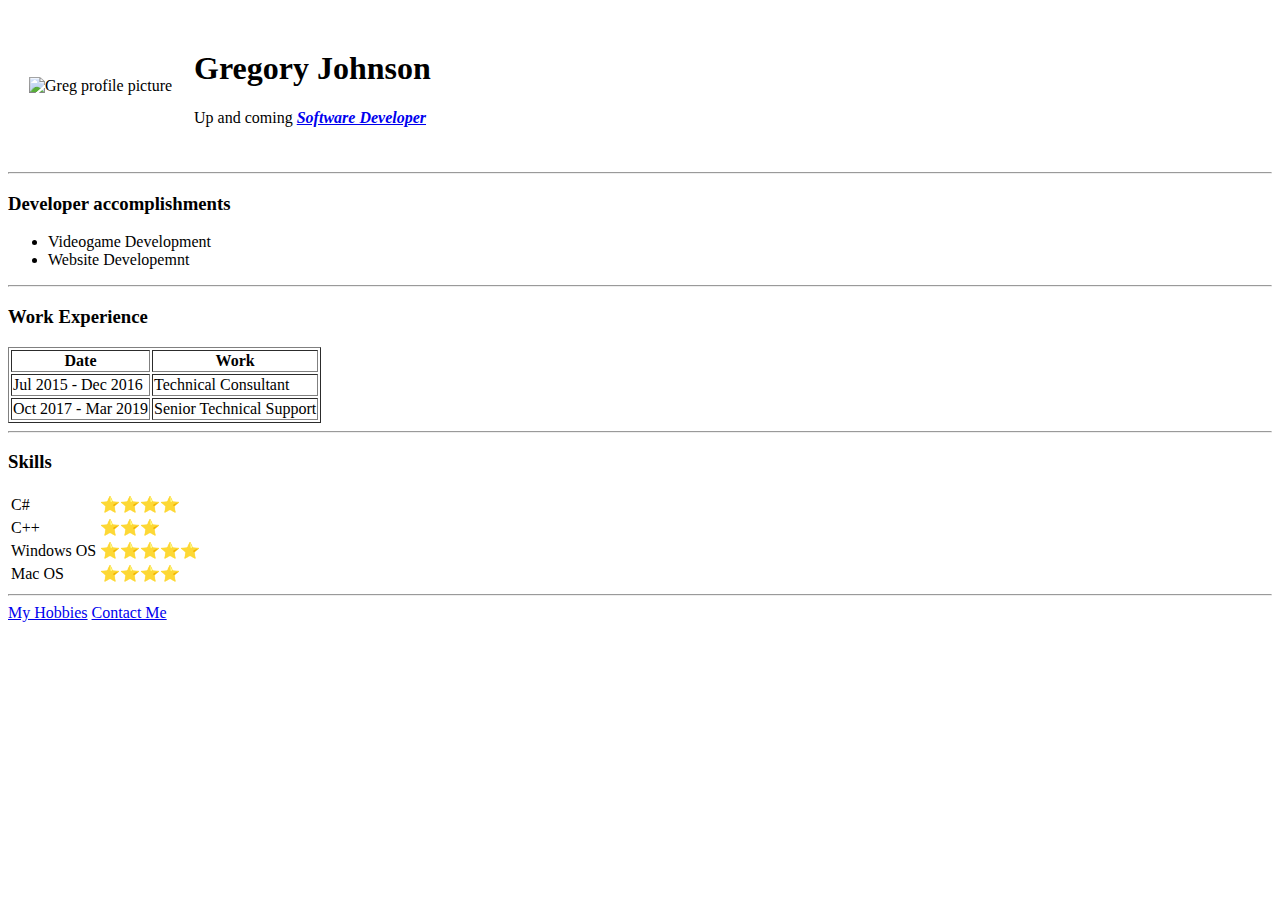
==== index.html @ 179f3272 "Add files via upload" ====
<!DOCTYPE html>
<html lang="en" dir="ltr">
  <head>
    <meta charset="utf-8">
    <title>Greg's Personal Site</title>
  </head>
  <body>
    <table cellspacing = "20">
      <td><img src="pics/circle-cropped.png" alt="Greg profile picture" height="200" width="200"></td>
      <td>
        <h1>Gregory Johnson</h1>
        <p>Up and coming <em><strong><a href="https://gregulargames.itch.io/">Software Developer</a></strong></em></p>
      </td>
    </table>

    <hr>

    <h3>Developer accomplishments</h3>
    <ul>
      <li>Videogame Development</li>
      <li>Website Developemnt</li>
    </ul>

    <hr>

    <h3>Work Experience</h3>
    <table border="1">
      <th>Date</th>
      <th>Work</th>
      <tr>
        <td>Jul 2015 - Dec 2016</td>
        <td>Technical Consultant</td>
      </tr>
      <tr>
        <td>Oct 2017 - Mar 2019</td>
        <td>Senior Technical Support</td>
      </tr>
    </table>

    <hr>

    <h3>Skills</h3>
    <table>
      <tr>
        <td>C#</td> <td>⭐⭐⭐⭐</td>
      </tr>
      <tr>
        <td>C++</td> <td>⭐⭐⭐</td>
      </tr>
      <tr>
        <td>Windows OS</td> <td>⭐⭐⭐⭐⭐</td>
      </tr>
      <tr>
        <td>Mac OS</td> <td>⭐⭐⭐⭐</td>
      </tr>
    </table>

    <hr>

    <a href="hobbies.html">My Hobbies</a>
    <a href="contact-me.html">Contact Me</a>
  </body>
</html>
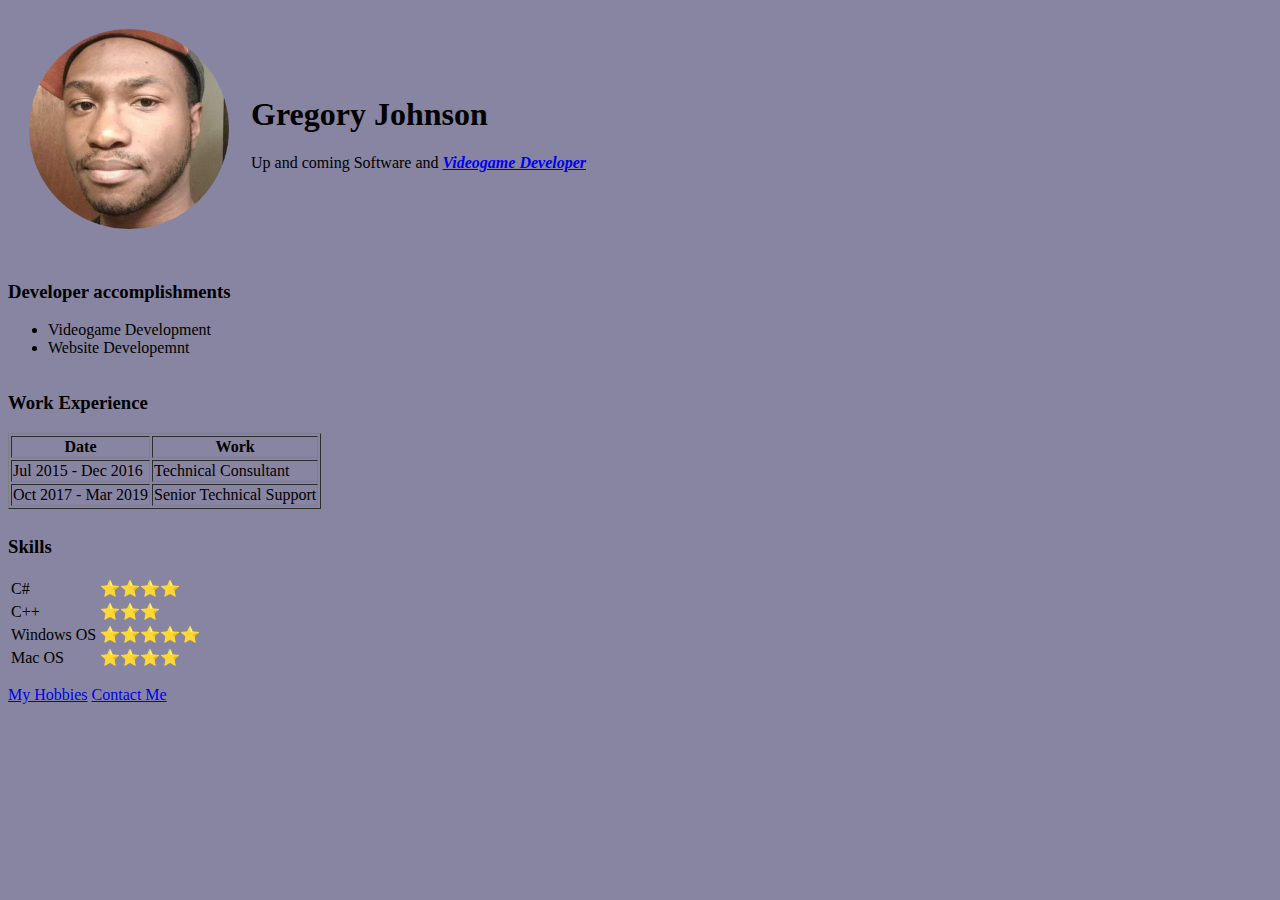
==== commit 5320f394: "updates look of cv website" ====
--- a/index.html
+++ b/index.html
@@ -3,13 +3,22 @@
   <head>
     <meta charset="utf-8">
     <title>Greg's Personal Site</title>
+    <style media="screen">
+      body {
+        background-color: #8785a2;
+      }
+      hr  {
+        border-style: none;
+      }
+    </style>
   </head>
+
   <body>
     <table cellspacing = "20">
       <td><img src="pics/circle-cropped.png" alt="Greg profile picture" height="200" width="200"></td>
       <td>
         <h1>Gregory Johnson</h1>
-        <p>Up and coming <em><strong><a href="https://gregulargames.itch.io/">Software Developer</a></strong></em></p>
+        <p>Up and coming Software and <em><strong><a href="https://gregulargames.itch.io/">Videogame Developer</a></strong></em></p>
       </td>
     </table>
 
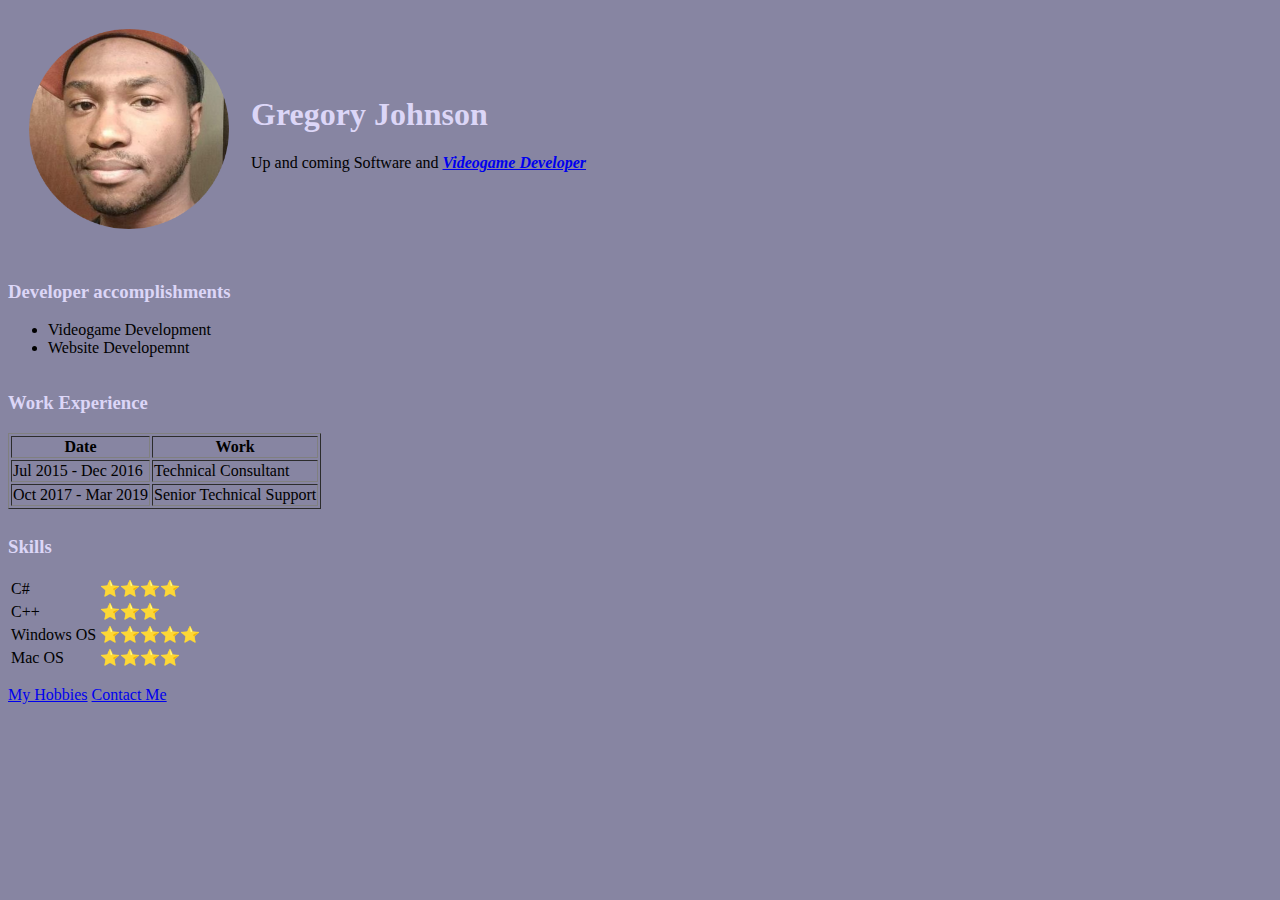
==== commit a640f75d: "adds css style sheet to web page" ====
--- a/index.html
+++ b/index.html
@@ -3,14 +3,8 @@
   <head>
     <meta charset="utf-8">
     <title>Greg's Personal Site</title>
-    <style media="screen">
-      body {
-        background-color: #8785a2;
-      }
-      hr  {
-        border-style: none;
-      }
-    </style>
+    <link rel="stylesheet" href="css/styles.css">
+
   </head>
 
   <body>
--- a/css/styles.css
+++ b/css/styles.css
@@ -0,0 +1,15 @@
+body {
+  background-color: #8785a2;
+}
+
+hr  {
+  border-style: none;
+}
+
+h1 {
+  color: #dcd6f7;
+}
+
+h3 {
+  color: #dcd6f7;
+}
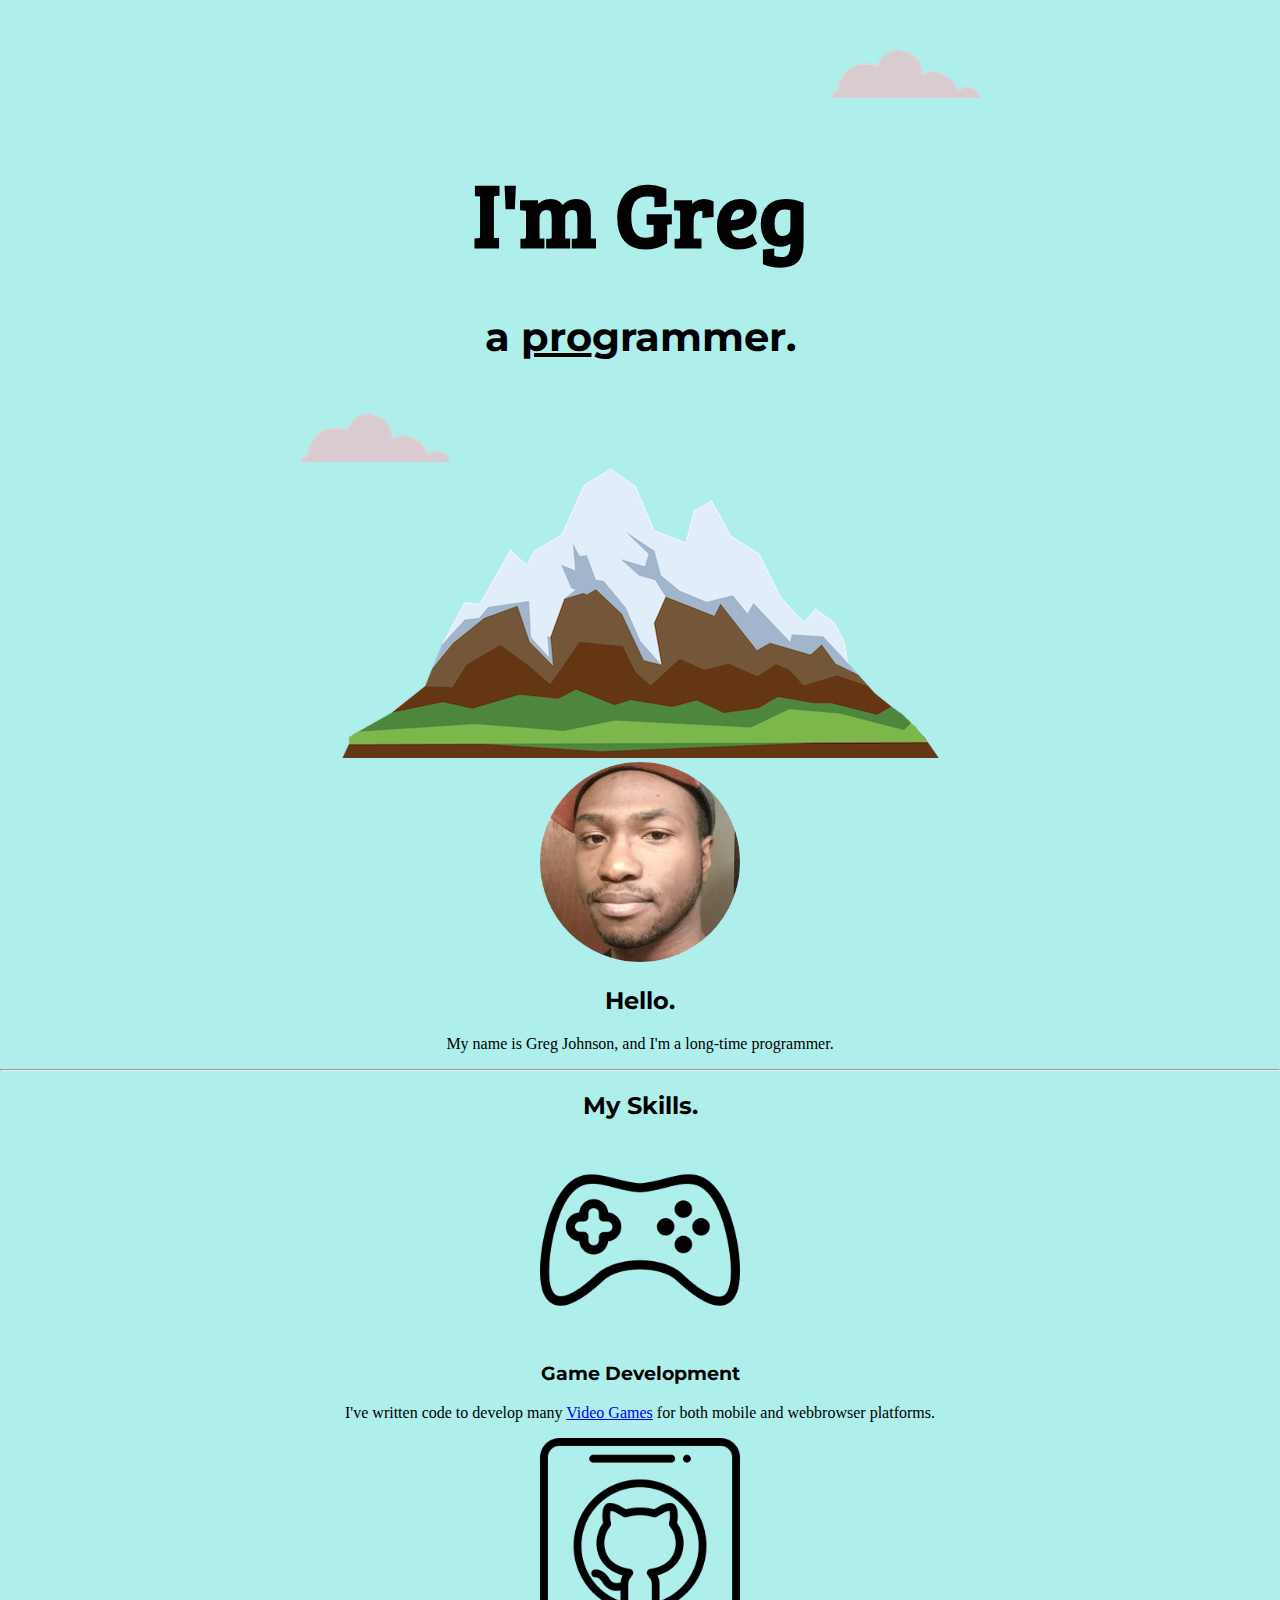
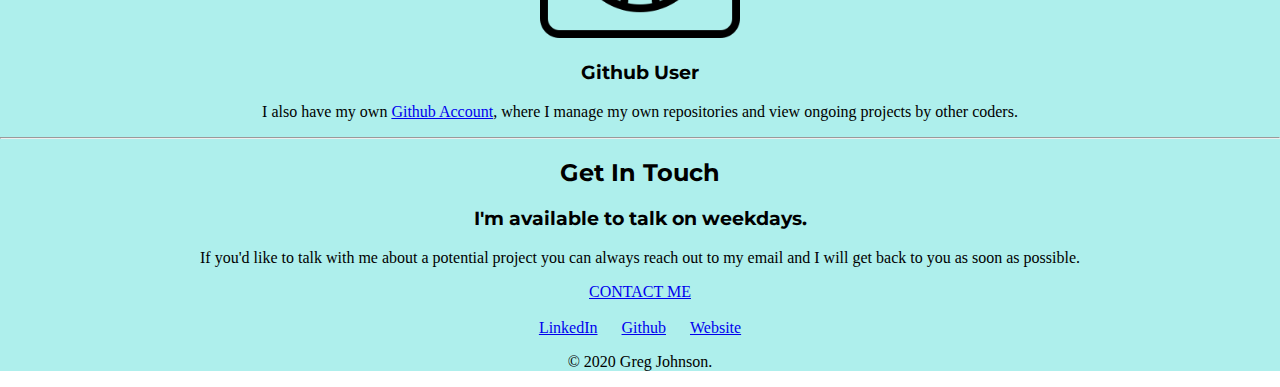
==== commit 2019a0d8: "Updates index page to new look" ====
--- a/index.html
+++ b/index.html
@@ -2,65 +2,59 @@
 <html lang="en" dir="ltr">
   <head>
     <meta charset="utf-8">
-    <title>Greg's Personal Site</title>
+    <title>Gregory Johnson</title>
     <link rel="stylesheet" href="css/styles.css">
+    <link rel="icon" href="favicon.ico">
+    <link rel="stylesheet" href="https://fonts.googleapis.com/css?family=Merriweather|Montserrat|Sacramento|Bree+Serif">
+  </head>
+  <body>
 
-  </head>
+    <div class="top-container">
+      <img class="top-cloud" src="images/cloud.png" alt="cloud-image">
+      <h1>I'm Greg</h1>
+      <h3 class="subtitle">a <span class="pro">pro</span>grammer.</h3>
+      <img class="bottom-cloud" src="images/cloud.png" alt="cloud-image">
+      <img src="images/mountain.png" alt="mountain-image">
+    </div>
 
-  <body>
-    <table cellspacing = "20">
-      <td><img src="pics/circle-cropped.png" alt="Greg profile picture" height="200" width="200"></td>
-      <td>
-        <h1>Gregory Johnson</h1>
-        <p>Up and coming Software and <em><strong><a href="https://gregulargames.itch.io/">Videogame Developer</a></strong></em></p>
-      </td>
-    </table>
 
-    <hr>
+    <div class="middle-container">
+      <div class="profile">
+        <img class="profile-image" src="images/circle-cropped.png" alt="[profile-image]">
+        <h2>Hello.</h2>
+        <p>My name is Greg Johnson, and I'm a long-time programmer.</p>
+      </div>
+      <hr>
+      <div class="skills">
+        <h2>My Skills.</h2>
+        <div class="skill-row">
+          <img class="profile-image" src="images/joystick.png" alt="">
+          <h3>Game Development</h3>
+          <p>I've written code to develop many <span><a href="https://gregulargames.itch.io/">Video Games</a></span> for both mobile and webbrowser platforms.</p>
+        </div>
+        <div class="skill-row">
+          <img class="profile-image" src="images\git.png" alt="">
+          <h3>Github User</h3>
+          <p>I also have my own <span><a href="https://github.com/greg93john">Github Account</a></span>, where I manage my own repositories and view ongoing projects by other coders.</p>
+        </div>
+      </div>
+      <hr>
+      <div class="contact-me">
+        <h2>Get In Touch</h2>
+        <h3>I'm available to talk on weekdays.</h3>
+        <p>If you'd like to talk with me about a potential project you can always reach out to my email and I will get back to you as soon as possible.</p>
+        <a class="btn" href="mailto:greg93john@gmail.com">CONTACT ME</a>
+      </div>
+      <br />
+    </div>
 
-    <h3>Developer accomplishments</h3>
-    <ul>
-      <li>Videogame Development</li>
-      <li>Website Developemnt</li>
-    </ul>
 
-    <hr>
+    <div class="bottom-container">
+      <a class="footer-link" href="https://www.linkedin.com/in/gregory-johnson-969993a7/">LinkedIn</a>
+      <a class="footer-link" href="https://github.com/greg93john">Github</a>
+      <a class="footer-link" href="https://gregulargames.itch.io/">Website</a>
+      <p>© 2020 Greg Johnson.</p>
+    </div>
 
-    <h3>Work Experience</h3>
-    <table border="1">
-      <th>Date</th>
-      <th>Work</th>
-      <tr>
-        <td>Jul 2015 - Dec 2016</td>
-        <td>Technical Consultant</td>
-      </tr>
-      <tr>
-        <td>Oct 2017 - Mar 2019</td>
-        <td>Senior Technical Support</td>
-      </tr>
-    </table>
-
-    <hr>
-
-    <h3>Skills</h3>
-    <table>
-      <tr>
-        <td>C#</td> <td>⭐⭐⭐⭐</td>
-      </tr>
-      <tr>
-        <td>C++</td> <td>⭐⭐⭐</td>
-      </tr>
-      <tr>
-        <td>Windows OS</td> <td>⭐⭐⭐⭐⭐</td>
-      </tr>
-      <tr>
-        <td>Mac OS</td> <td>⭐⭐⭐⭐</td>
-      </tr>
-    </table>
-
-    <hr>
-
-    <a href="hobbies.html">My Hobbies</a>
-    <a href="contact-me.html">Contact Me</a>
   </body>
 </html>
--- a/css/styles.css
+++ b/css/styles.css
@@ -1,15 +1,59 @@
 body {
-  background-color: #8785a2;
+  margin: 0;
+  text-align: center;
 }
 
-hr  {
-  border-style: none;
+div {
+  background-color: #aeefec;
+  margin: 0;
 }
 
 h1 {
-  color: #dcd6f7;
+  display: inline-block;
+  font-family: 'Bree Serif', sans-serif;
+  font-size: 5.625rem;
+  margin: 3.125rem auto 0 auto;
+}
+
+h2 {
+  font-family: 'Montserrat', sans-serif;
 }
 
 h3 {
-  color: #dcd6f7;
+  font-family: 'Montserrat', sans-serif;
 }
+
+.top-container {
+  position: relative;
+  padding-top: 100px;
+}
+
+.top-cloud {
+  position: absolute;
+  right: 300px;
+  top: 50px;
+}
+
+.bottom-cloud {
+  position: absolute;
+  left: 300px;
+  bottom: 300px;
+}
+
+.footer-link {
+  padding-left: 10px;
+  padding-right: 10px;
+}
+
+.pro {
+  text-decoration: underline;
+}
+
+.profile-image {
+  height: 200px;
+  width: 200px;
+}
+
+.subtitle{
+  font-size: 2.5rem;
+}
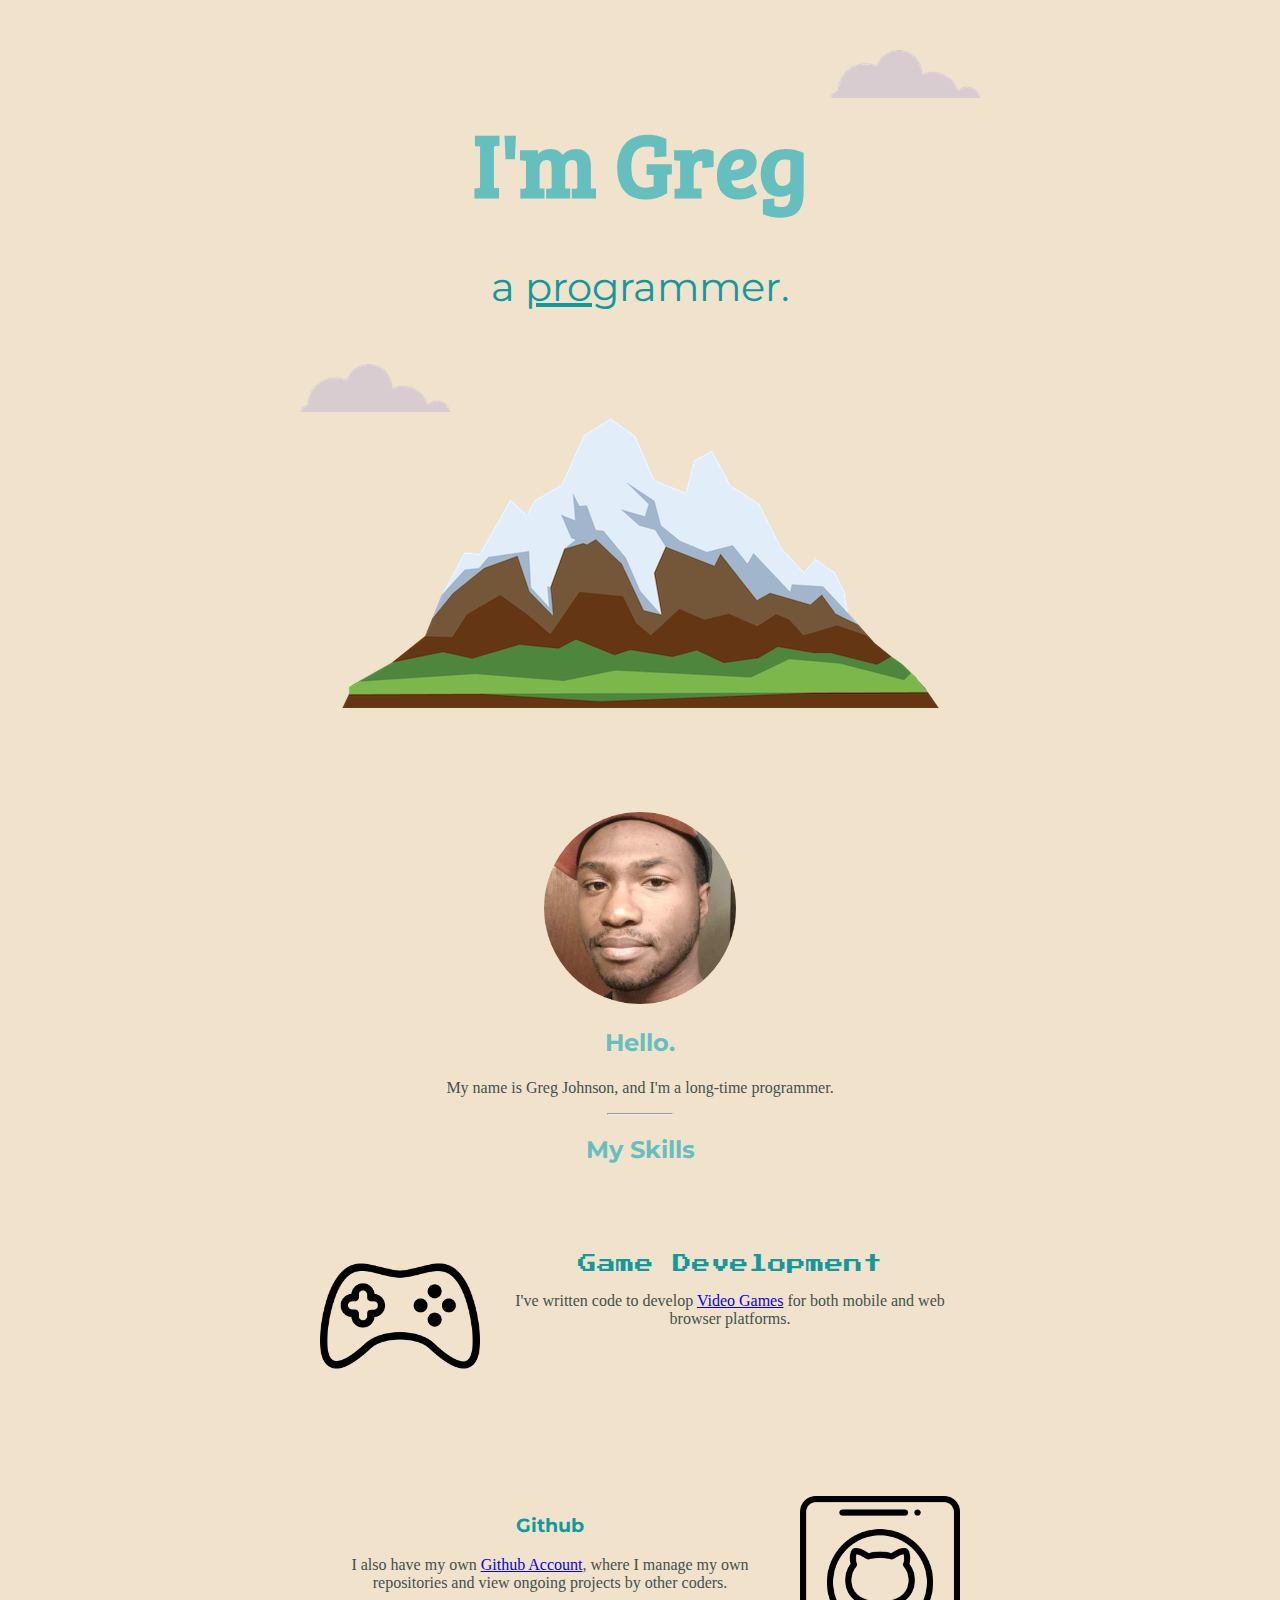
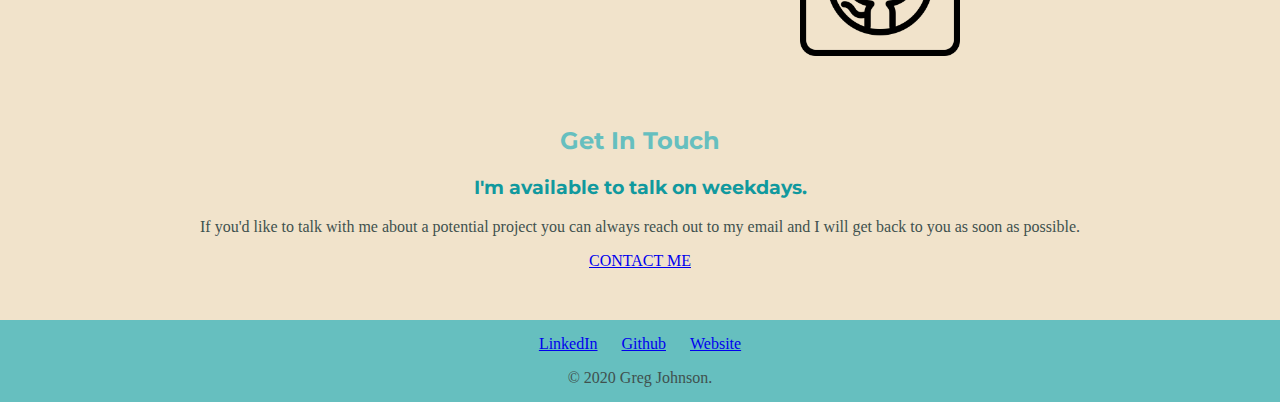
==== commit 13ac816b: "Updates look of site" ====
--- a/index.html
+++ b/index.html
@@ -5,13 +5,13 @@
     <title>Gregory Johnson</title>
     <link rel="stylesheet" href="css/styles.css">
     <link rel="icon" href="favicon.ico">
-    <link rel="stylesheet" href="https://fonts.googleapis.com/css?family=Merriweather|Montserrat|Sacramento|Bree+Serif">
+    <link rel="stylesheet" href="https://fonts.googleapis.com/css?family=Merriweather|Montserrat|Sacramento|Bree+Serif|Press+Start+2P">
   </head>
   <body>
 
     <div class="top-container">
       <img class="top-cloud" src="images/cloud.png" alt="cloud-image">
-      <h1>I'm Greg</h1>
+      <h1 class="intro">I'm Greg</h1>
       <h3 class="subtitle">a <span class="pro">pro</span>grammer.</h3>
       <img class="bottom-cloud" src="images/cloud.png" alt="cloud-image">
       <img src="images/mountain.png" alt="mountain-image">
@@ -26,26 +26,24 @@
       </div>
       <hr>
       <div class="skills">
-        <h2>My Skills.</h2>
+        <h2>My Skills</h2>
         <div class="skill-row">
-          <img class="profile-image" src="images/joystick.png" alt="">
-          <h3>Game Development</h3>
-          <p>I've written code to develop many <span><a href="https://gregulargames.itch.io/">Video Games</a></span> for both mobile and webbrowser platforms.</p>
+          <img class="game-image" src="images/joystick.png" alt="">
+          <h3 class="game-skill-title-text">Game Development</h3>
+          <p>I've written code to develop <span><a href="https://gregulargames.itch.io/">Video Games</a></span> for both mobile and web browser platforms.</p>
         </div>
         <div class="skill-row">
-          <img class="profile-image" src="images\git.png" alt="">
-          <h3>Github User</h3>
+          <img class="git-image" src="images\git.png" alt="">
+          <h3 class="git-skill-title-text">Github</h3>
           <p>I also have my own <span><a href="https://github.com/greg93john">Github Account</a></span>, where I manage my own repositories and view ongoing projects by other coders.</p>
         </div>
       </div>
-      <hr>
       <div class="contact-me">
         <h2>Get In Touch</h2>
         <h3>I'm available to talk on weekdays.</h3>
         <p>If you'd like to talk with me about a potential project you can always reach out to my email and I will get back to you as soon as possible.</p>
         <a class="btn" href="mailto:greg93john@gmail.com">CONTACT ME</a>
       </div>
-      <br />
     </div>
 
 
@@ -53,7 +51,7 @@
       <a class="footer-link" href="https://www.linkedin.com/in/gregory-johnson-969993a7/">LinkedIn</a>
       <a class="footer-link" href="https://github.com/greg93john">Github</a>
       <a class="footer-link" href="https://gregulargames.itch.io/">Website</a>
-      <p>© 2020 Greg Johnson.</p>
+      <p class="final-text" >© 2020 Greg Johnson.</p>
     </div>
 
   </body>
--- a/css/styles.css
+++ b/css/styles.css
@@ -1,14 +1,16 @@
 body {
+  background-color: #f1e3cb;
+  color: #40514E;
   margin: 0;
   text-align: center;
 }
 
 div {
-  background-color: #aeefec;
   margin: 0;
 }
 
 h1 {
+  color: #66BFBF;
   display: inline-block;
   font-family: 'Bree Serif', sans-serif;
   font-size: 5.625rem;
@@ -16,11 +18,89 @@
 }
 
 h2 {
+  color: #66BFBF;
+  font-family: 'Montserrat', sans-serif;
+  padding-bottom: 2px;
+}
+
+h3 {
+  color: #11999E;
   font-family: 'Montserrat', sans-serif;
 }
 
-h3 {
-  font-family: 'Montserrat', sans-serif;
+hr {
+  height: 0;
+  width: 5%;
+}
+
+.bottom-cloud {
+  position: absolute;
+  left: 300px;
+  bottom: 300px;
+}
+
+.bottom-container {
+  background-color: #66BFBF;
+  padding: 15px 0;
+  position: relative;
+}
+
+.contact-me {
+
+}
+
+.final-text {
+  margin-bottom: 0;
+}
+
+.footer-link {
+  padding-left: 10px;
+  padding-right: 10px;
+}
+
+.game-image {
+  margin-right: 20px;
+  width: 25%;
+  float: left;
+}
+
+.game-skill-title-text {
+  font-family: 'Press Start 2P', sans-serif;
+  font-weight: normal;
+}
+
+.git-image {
+  margin-left: 20px;
+  width: 25%;
+  float: right;
+}
+
+.intro {
+  margin: auto;
+  width: 30%;
+}
+
+.middle-container {
+  margin: 100px 0 50px;
+}
+
+.pro {
+  text-decoration: underline;
+}
+
+.profile-image {
+  width: 15%;
+}
+
+.skill-row {
+  display: inline-block;
+  margin: 50px auto 50px auto;
+  width: 50%;
+}
+
+.subtitle{
+  font-size: 2.5rem;
+  font-weight: normal;
 }
 
 .top-container {
@@ -33,27 +113,3 @@
   right: 300px;
   top: 50px;
 }
-
-.bottom-cloud {
-  position: absolute;
-  left: 300px;
-  bottom: 300px;
-}
-
-.footer-link {
-  padding-left: 10px;
-  padding-right: 10px;
-}
-
-.pro {
-  text-decoration: underline;
-}
-
-.profile-image {
-  height: 200px;
-  width: 200px;
-}
-
-.subtitle{
-  font-size: 2.5rem;
-}
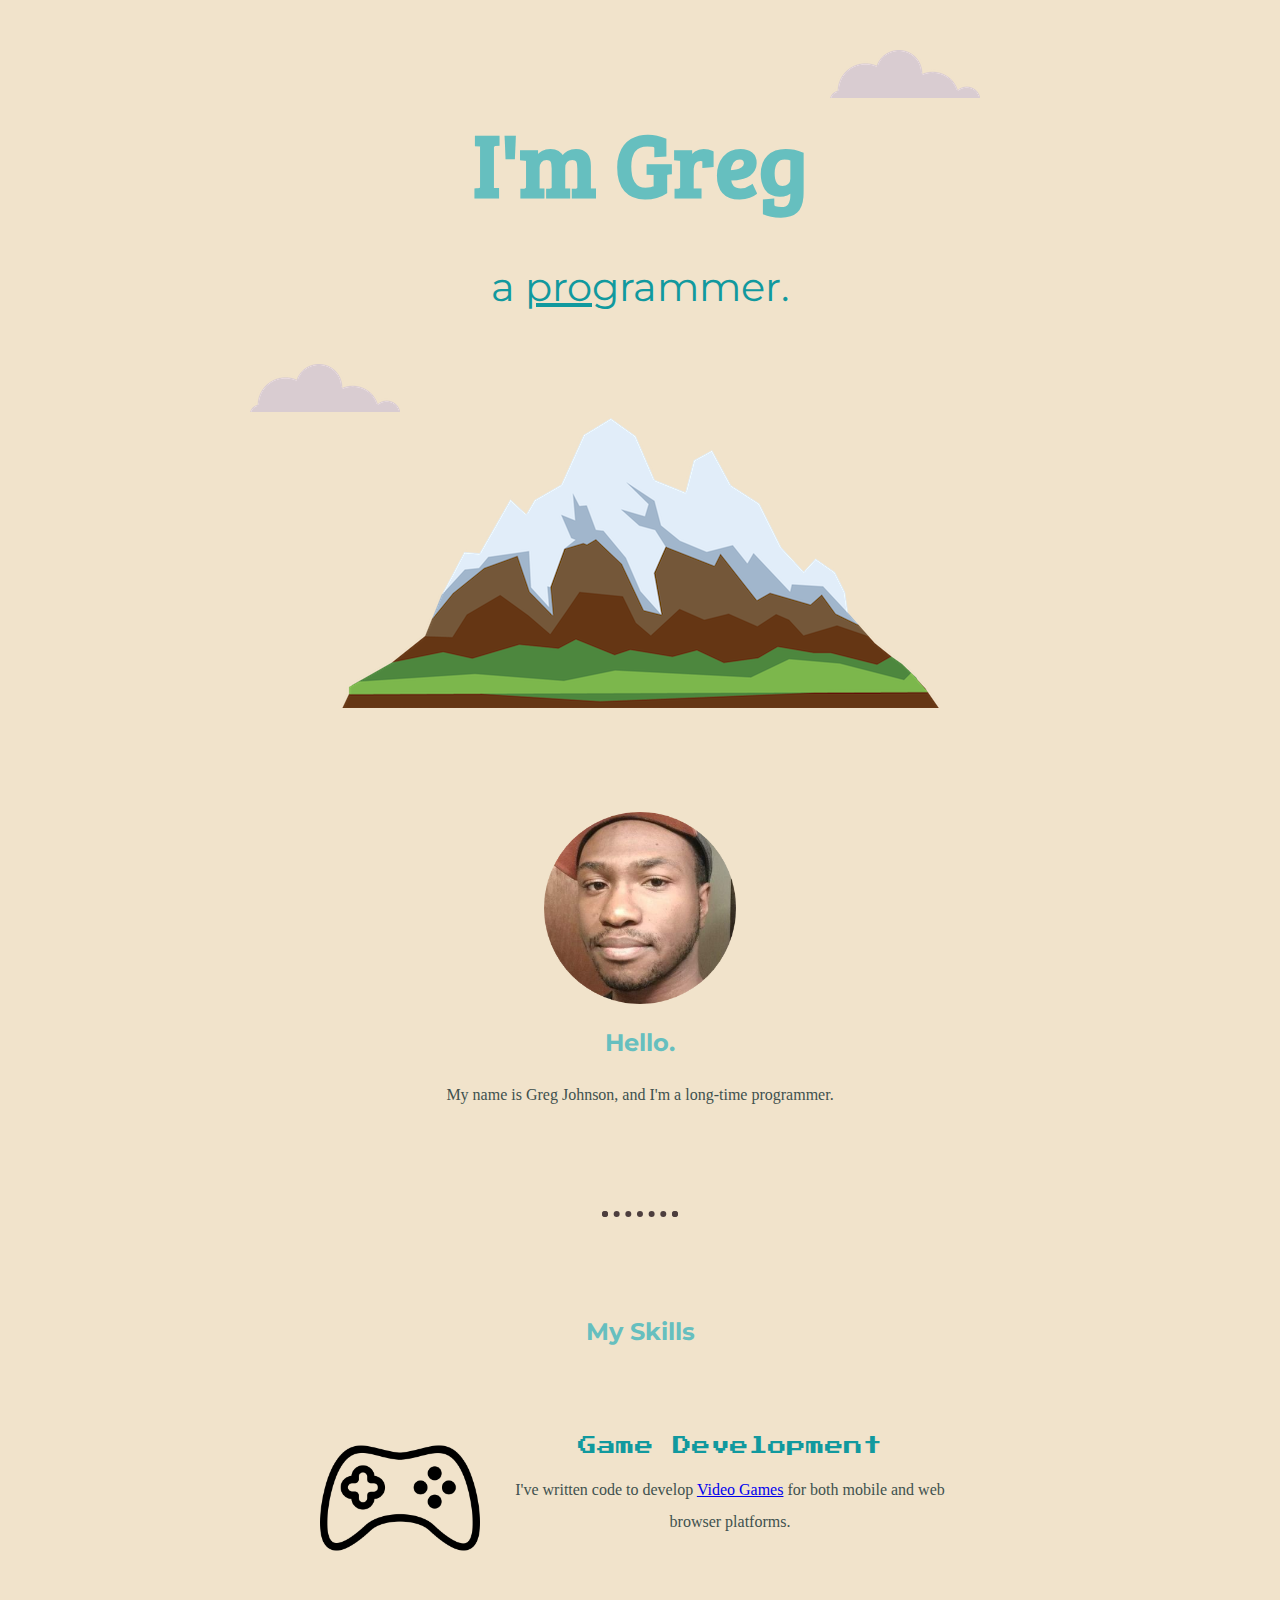
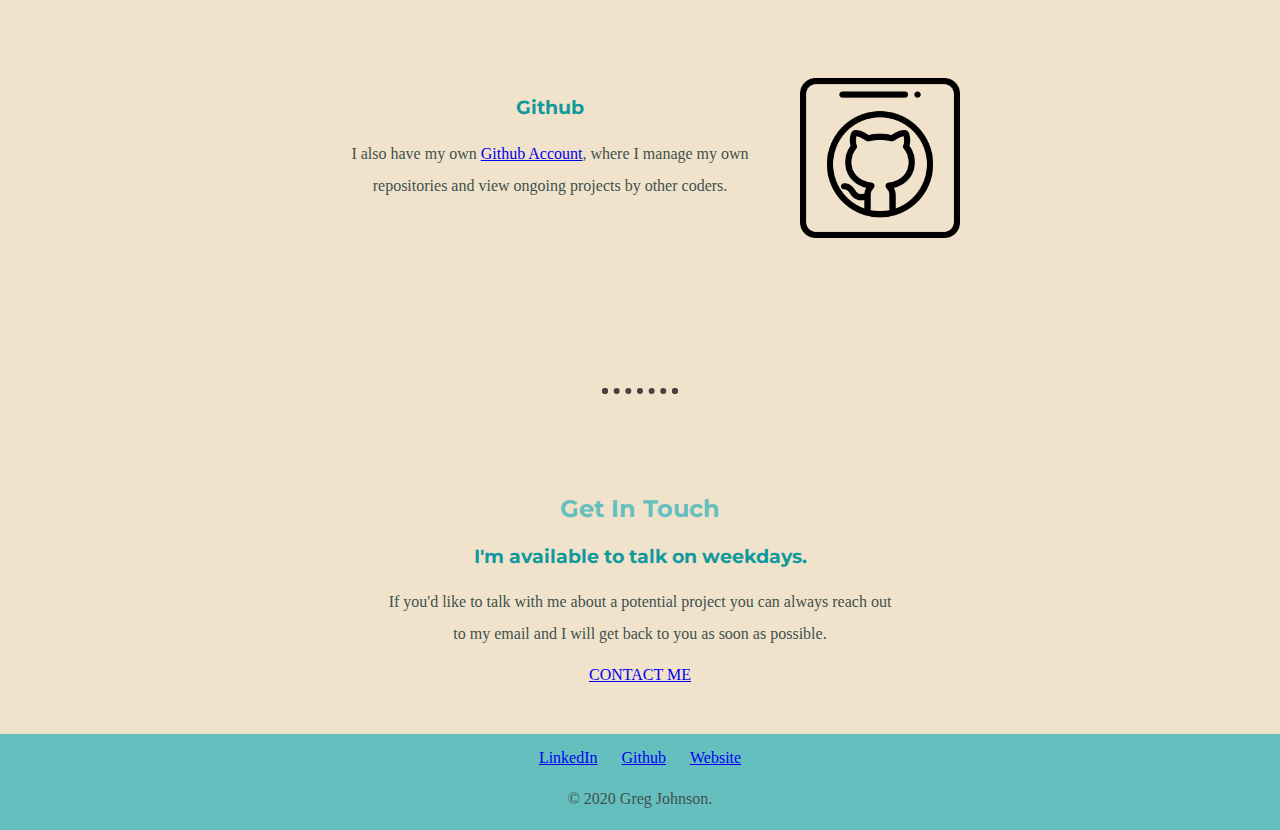
==== commit 910a480d: "adds additional horizontal rule" ====
--- a/index.html
+++ b/index.html
@@ -38,6 +38,7 @@
           <p>I also have my own <span><a href="https://github.com/greg93john">Github Account</a></span>, where I manage my own repositories and view ongoing projects by other coders.</p>
         </div>
       </div>
+      <hr>
       <div class="contact-me">
         <h2>Get In Touch</h2>
         <h3>I'm available to talk on weekdays.</h3>
--- a/css/styles.css
+++ b/css/styles.css
@@ -29,13 +29,19 @@
 }
 
 hr {
-  height: 0;
+  margin: 100px auto;
+  border: dotted #4d3e3e 6px;
+  border-bottom: none;
   width: 5%;
+}
+
+p {
+  line-height: 2;
 }
 
 .bottom-cloud {
   position: absolute;
-  left: 300px;
+  left: 250px;
   bottom: 300px;
 }
 
@@ -46,7 +52,8 @@
 }
 
 .contact-me {
-
+  margin: auto;
+  width: 40%;
 }
 
 .final-text {
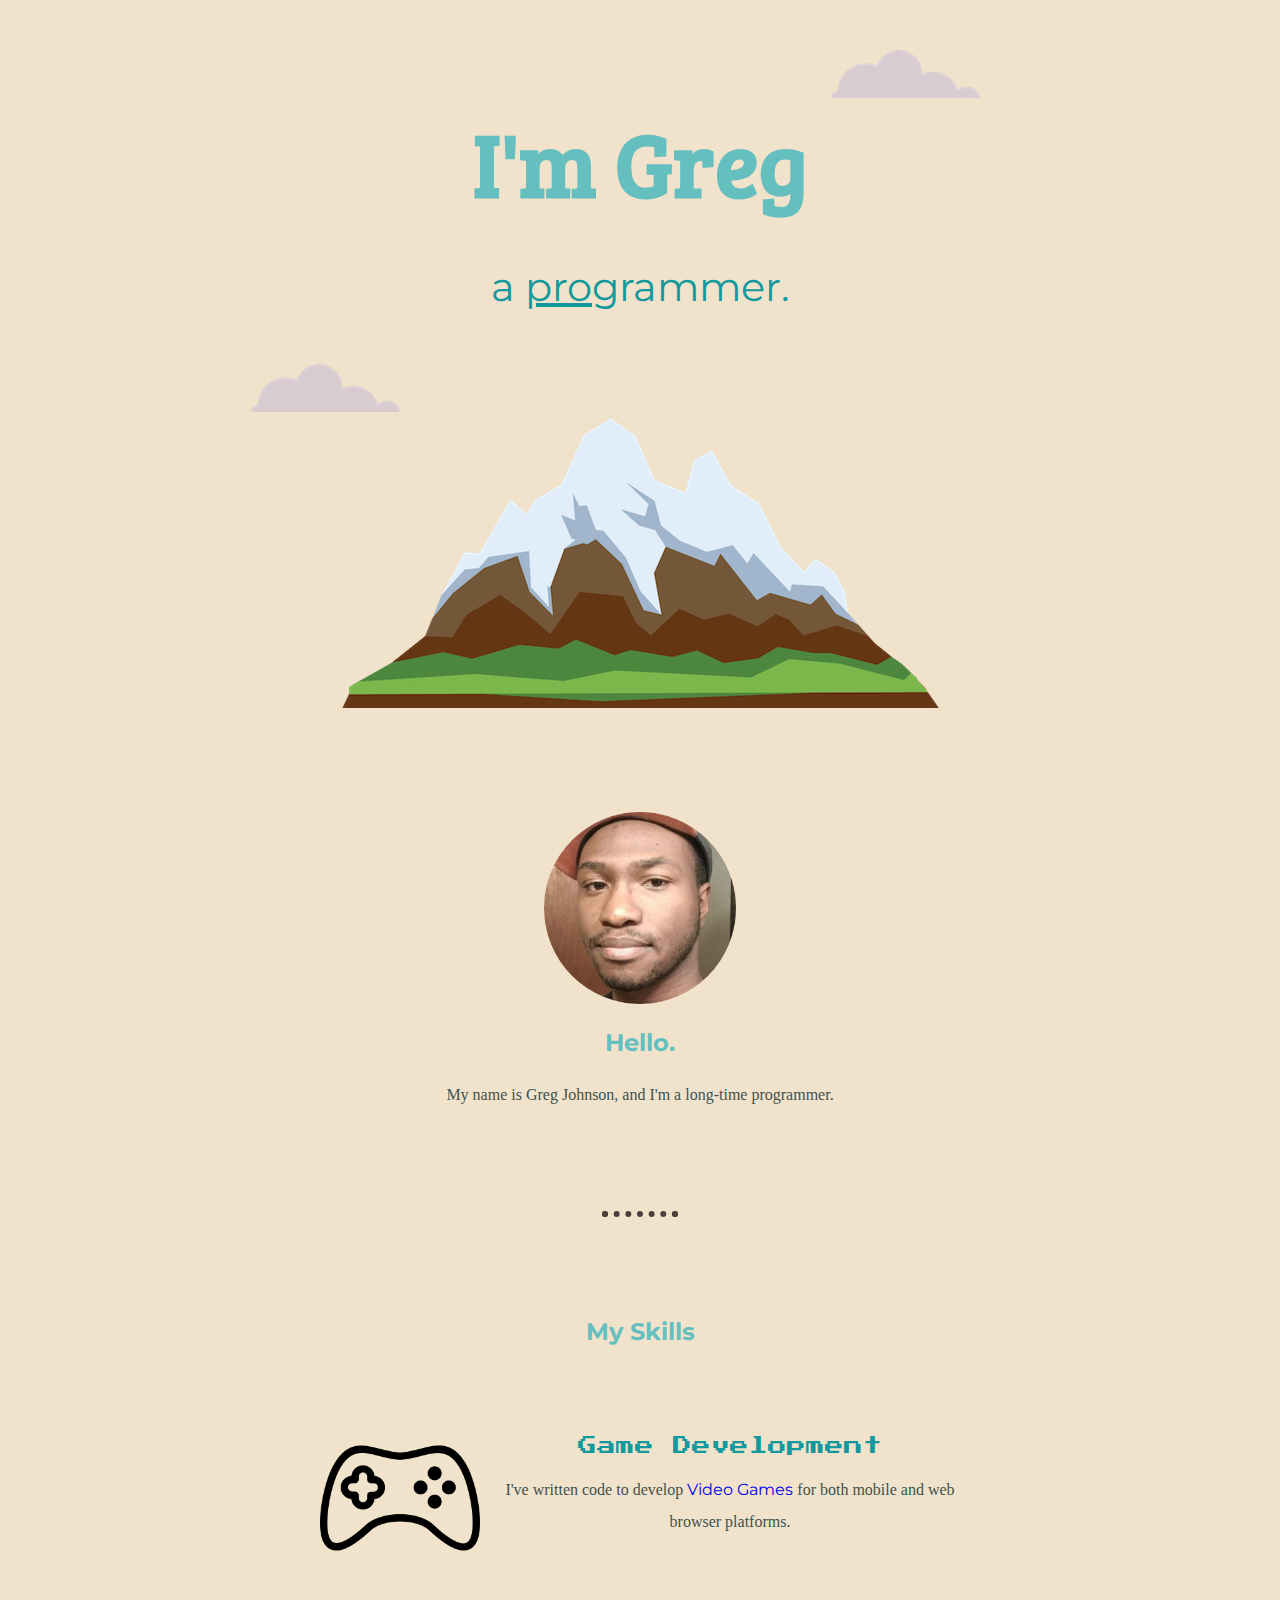
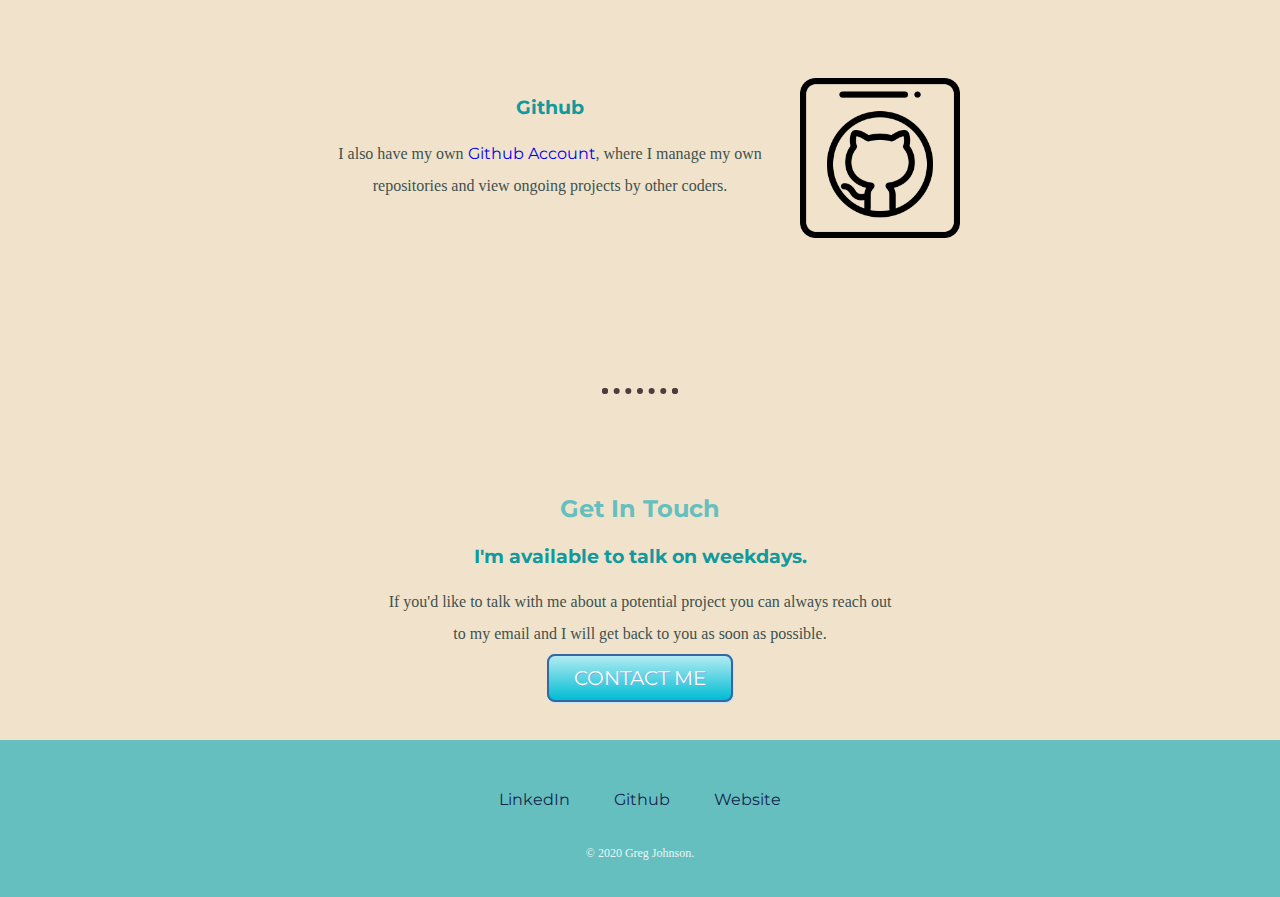
==== commit 4a48a4a2: "Updates look of website footer and links" ====
--- a/index.html
+++ b/index.html
@@ -52,7 +52,7 @@
       <a class="footer-link" href="https://www.linkedin.com/in/gregory-johnson-969993a7/">LinkedIn</a>
       <a class="footer-link" href="https://github.com/greg93john">Github</a>
       <a class="footer-link" href="https://gregulargames.itch.io/">Website</a>
-      <p class="final-text" >© 2020 Greg Johnson.</p>
+      <p class="copyright">© 2020 Greg Johnson.</p>
     </div>
 
   </body>
--- a/css/styles.css
+++ b/css/styles.css
@@ -1,3 +1,12 @@
+a {
+  font-family: 'Montserrat', sans-serif;
+  text-decoration: none;
+}
+
+a:hover {
+  color: #6886c5;
+}
+
 body {
   background-color: #f1e3cb;
   color: #40514E;
@@ -47,8 +56,36 @@
 
 .bottom-container {
   background-color: #66BFBF;
-  padding: 15px 0;
+  padding: 50px 0 20px;
   position: relative;
+}
+
+.btn {
+  font-family: 'Montserrat', sans-serif;
+  color: #FFFFFF !important;
+  font-size: 20px;
+  text-decoration: none;
+  text-shadow: 1px 1px 0 #7CACDE;
+  box-shadow: 1px 1px 1px #BEE2F9;
+  padding: 10px 25px;
+  -moz-border-radius: 8px;
+  -webkit-border-radius: 8px;
+  border-radius: 8px;
+  border: 2px solid #3866A3;
+  background: #63B8EE;
+  background: linear-gradient(top,  #B2EBF2,  #00bcd4);
+  background: -ms-linear-gradient(top,  #B2EBF2,  #00bcd4);
+  background: -webkit-gradient(linear, left top, left bottom, from(#B2EBF2), to(#00bcd4));
+  background: -moz-linear-gradient(top,  #B2EBF2,  #00bcd4);
+}
+
+.btn:hover {
+  color: #14396A !important;
+  background: #468CCF;
+  background: linear-gradient(top,  #468CCF,  #63B8EE);
+  background: -ms-linear-gradient(top,  #468CCF,  #63B8EE);
+  background: -webkit-gradient(linear, left top, left bottom, from(#468CCF), to(#63B8EE));
+  background: -moz-linear-gradient(top,  #468CCF,  #63B8EE);
 }
 
 .contact-me {
@@ -56,13 +93,15 @@
   width: 40%;
 }
 
-.final-text {
-  margin-bottom: 0;
+.copyright {
+  color: #EAF6F6;
+  font-size: 0.75rem;
+  padding: 20px 0 0;
 }
 
 .footer-link {
-  padding-left: 10px;
-  padding-right: 10px;
+  color: #142850;
+  margin: 10px 20px;
 }
 
 .game-image {
